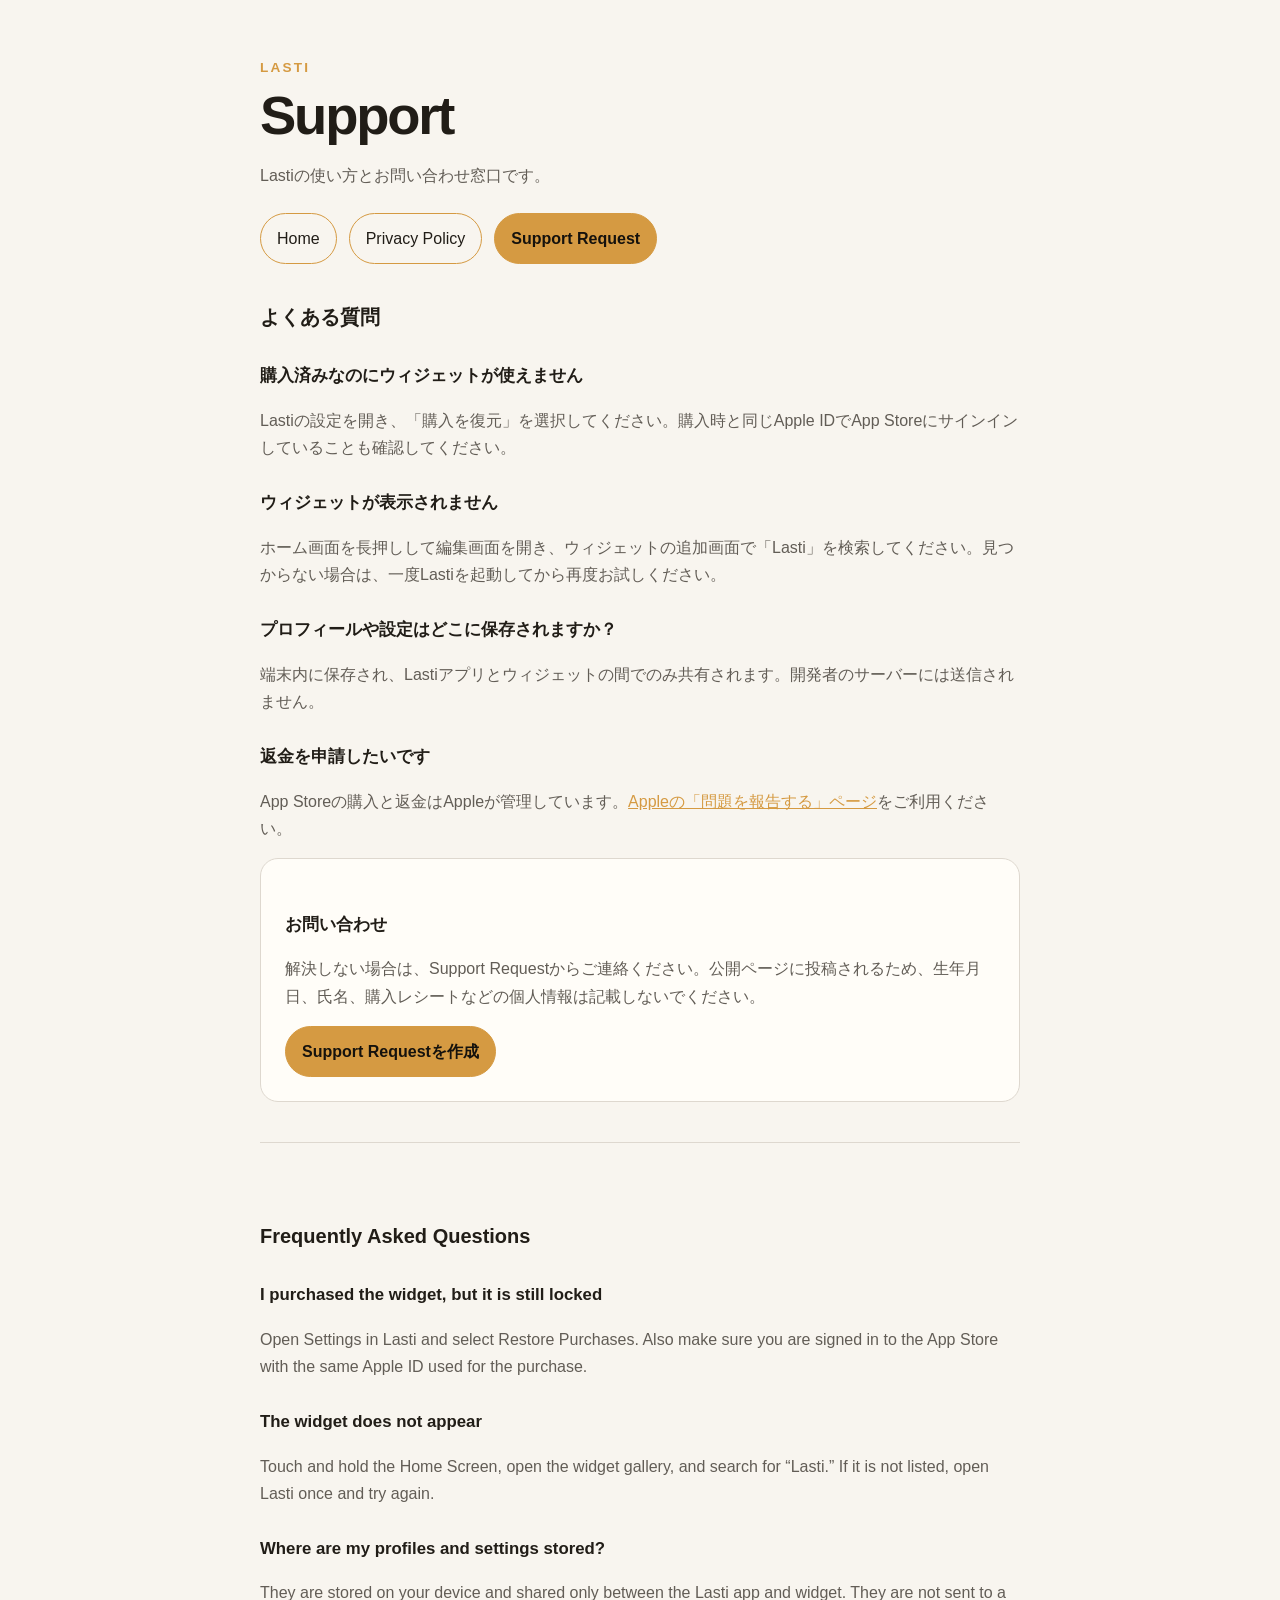
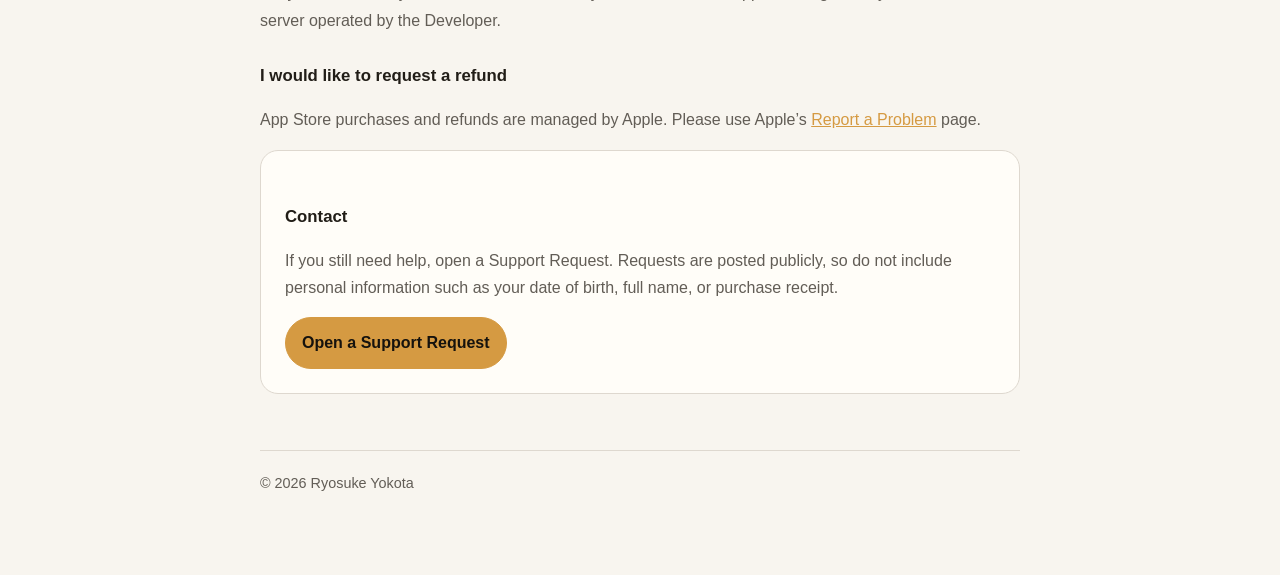
==== support/index.html @ 755874eb "Add Lasti privacy and support pages" ====
<!doctype html>
<html lang="ja">
<head>
  <meta charset="utf-8">
  <meta name="viewport" content="width=device-width, initial-scale=1">
  <meta name="description" content="Lasti Support / サポート">
  <title>Support — Lasti</title>
  <link rel="stylesheet" href="../styles.css">
</head>
<body>
  <main>
    <header>
      <div class="brand">Lasti</div>
      <h1>Support</h1>
      <p>Lastiの使い方とお問い合わせ窓口です。</p>
      <nav>
        <a class="button" href="../">Home</a>
        <a class="button" href="../privacy/">Privacy Policy</a>
        <a class="button primary" href="https://github.com/yokopi521/lasti-support/issues/new?template=support.yml">Support Request</a>
      </nav>
    </header>

    <section lang="ja">
      <h2>よくある質問</h2>

      <h3>購入済みなのにウィジェットが使えません</h3>
      <p>Lastiの設定を開き、「購入を復元」を選択してください。購入時と同じApple IDでApp Storeにサインインしていることも確認してください。</p>

      <h3>ウィジェットが表示されません</h3>
      <p>ホーム画面を長押しして編集画面を開き、ウィジェットの追加画面で「Lasti」を検索してください。見つからない場合は、一度Lastiを起動してから再度お試しください。</p>

      <h3>プロフィールや設定はどこに保存されますか？</h3>
      <p>端末内に保存され、Lastiアプリとウィジェットの間でのみ共有されます。開発者のサーバーには送信されません。</p>

      <h3>返金を申請したいです</h3>
      <p>App Storeの購入と返金はAppleが管理しています。<a href="https://reportaproblem.apple.com/" rel="noopener">Appleの「問題を報告する」ページ</a>をご利用ください。</p>

      <div class="card">
        <h3>お問い合わせ</h3>
        <p>解決しない場合は、Support Requestからご連絡ください。公開ページに投稿されるため、生年月日、氏名、購入レシートなどの個人情報は記載しないでください。</p>
        <a class="button primary" href="https://github.com/yokopi521/lasti-support/issues/new?template=support.yml">Support Requestを作成</a>
      </div>
    </section>

    <section class="language" lang="en">
      <h2>Frequently Asked Questions</h2>

      <h3>I purchased the widget, but it is still locked</h3>
      <p>Open Settings in Lasti and select Restore Purchases. Also make sure you are signed in to the App Store with the same Apple ID used for the purchase.</p>

      <h3>The widget does not appear</h3>
      <p>Touch and hold the Home Screen, open the widget gallery, and search for “Lasti.” If it is not listed, open Lasti once and try again.</p>

      <h3>Where are my profiles and settings stored?</h3>
      <p>They are stored on your device and shared only between the Lasti app and widget. They are not sent to a server operated by the Developer.</p>

      <h3>I would like to request a refund</h3>
      <p>App Store purchases and refunds are managed by Apple. Please use Apple’s <a href="https://reportaproblem.apple.com/" rel="noopener">Report a Problem</a> page.</p>

      <div class="card">
        <h3>Contact</h3>
        <p>If you still need help, open a Support Request. Requests are posted publicly, so do not include personal information such as your date of birth, full name, or purchase receipt.</p>
        <a class="button primary" href="https://github.com/yokopi521/lasti-support/issues/new?template=support.yml">Open a Support Request</a>
      </div>
    </section>

    <footer>© 2026 Ryosuke Yokota</footer>
  </main>
</body>
</html>
---- styles.css ----
:root {
  color-scheme: light dark;
  --bg: #0f1012;
  --panel: #181a1f;
  --text: #f6f1e7;
  --muted: #aaa69f;
  --sand: #d59a42;
  --line: #2b2d33;
}

* { box-sizing: border-box; }

body {
  margin: 0;
  background: var(--bg);
  color: var(--text);
  font-family: -apple-system, BlinkMacSystemFont, "Segoe UI", sans-serif;
  line-height: 1.7;
}

main {
  width: min(760px, calc(100% - 32px));
  margin: 0 auto;
  padding: 56px 0 80px;
}

header {
  margin-bottom: 36px;
}

.brand {
  color: var(--sand);
  font-size: 0.85rem;
  font-weight: 700;
  letter-spacing: 0.16em;
  text-transform: uppercase;
}

h1 {
  margin: 8px 0 4px;
  font-size: clamp(2rem, 8vw, 3.4rem);
  line-height: 1.08;
  letter-spacing: -0.04em;
}

h2 {
  margin-top: 36px;
  font-size: 1.25rem;
}

h3 {
  margin: 28px 0 8px;
  font-size: 1.05rem;
}

p, li { color: var(--muted); }

a { color: var(--sand); }

nav {
  display: flex;
  flex-wrap: wrap;
  gap: 12px;
  margin-top: 24px;
}

.button {
  display: inline-block;
  padding: 11px 16px;
  border: 1px solid var(--sand);
  border-radius: 999px;
  color: var(--text);
  text-decoration: none;
}

.button.primary {
  background: var(--sand);
  color: #15120d;
  font-weight: 700;
}

.card {
  padding: 24px;
  border: 1px solid var(--line);
  border-radius: 18px;
  background: var(--panel);
}

.language {
  margin-top: 40px;
  padding-top: 40px;
  border-top: 1px solid var(--line);
}

.updated {
  margin-top: 8px;
  font-size: 0.9rem;
}

footer {
  margin-top: 56px;
  padding-top: 20px;
  border-top: 1px solid var(--line);
  color: var(--muted);
  font-size: 0.9rem;
}

@media (prefers-color-scheme: light) {
  :root {
    --bg: #f8f5ef;
    --panel: #fffdf8;
    --text: #211d17;
    --muted: #625d56;
    --line: #ded8cf;
  }
}
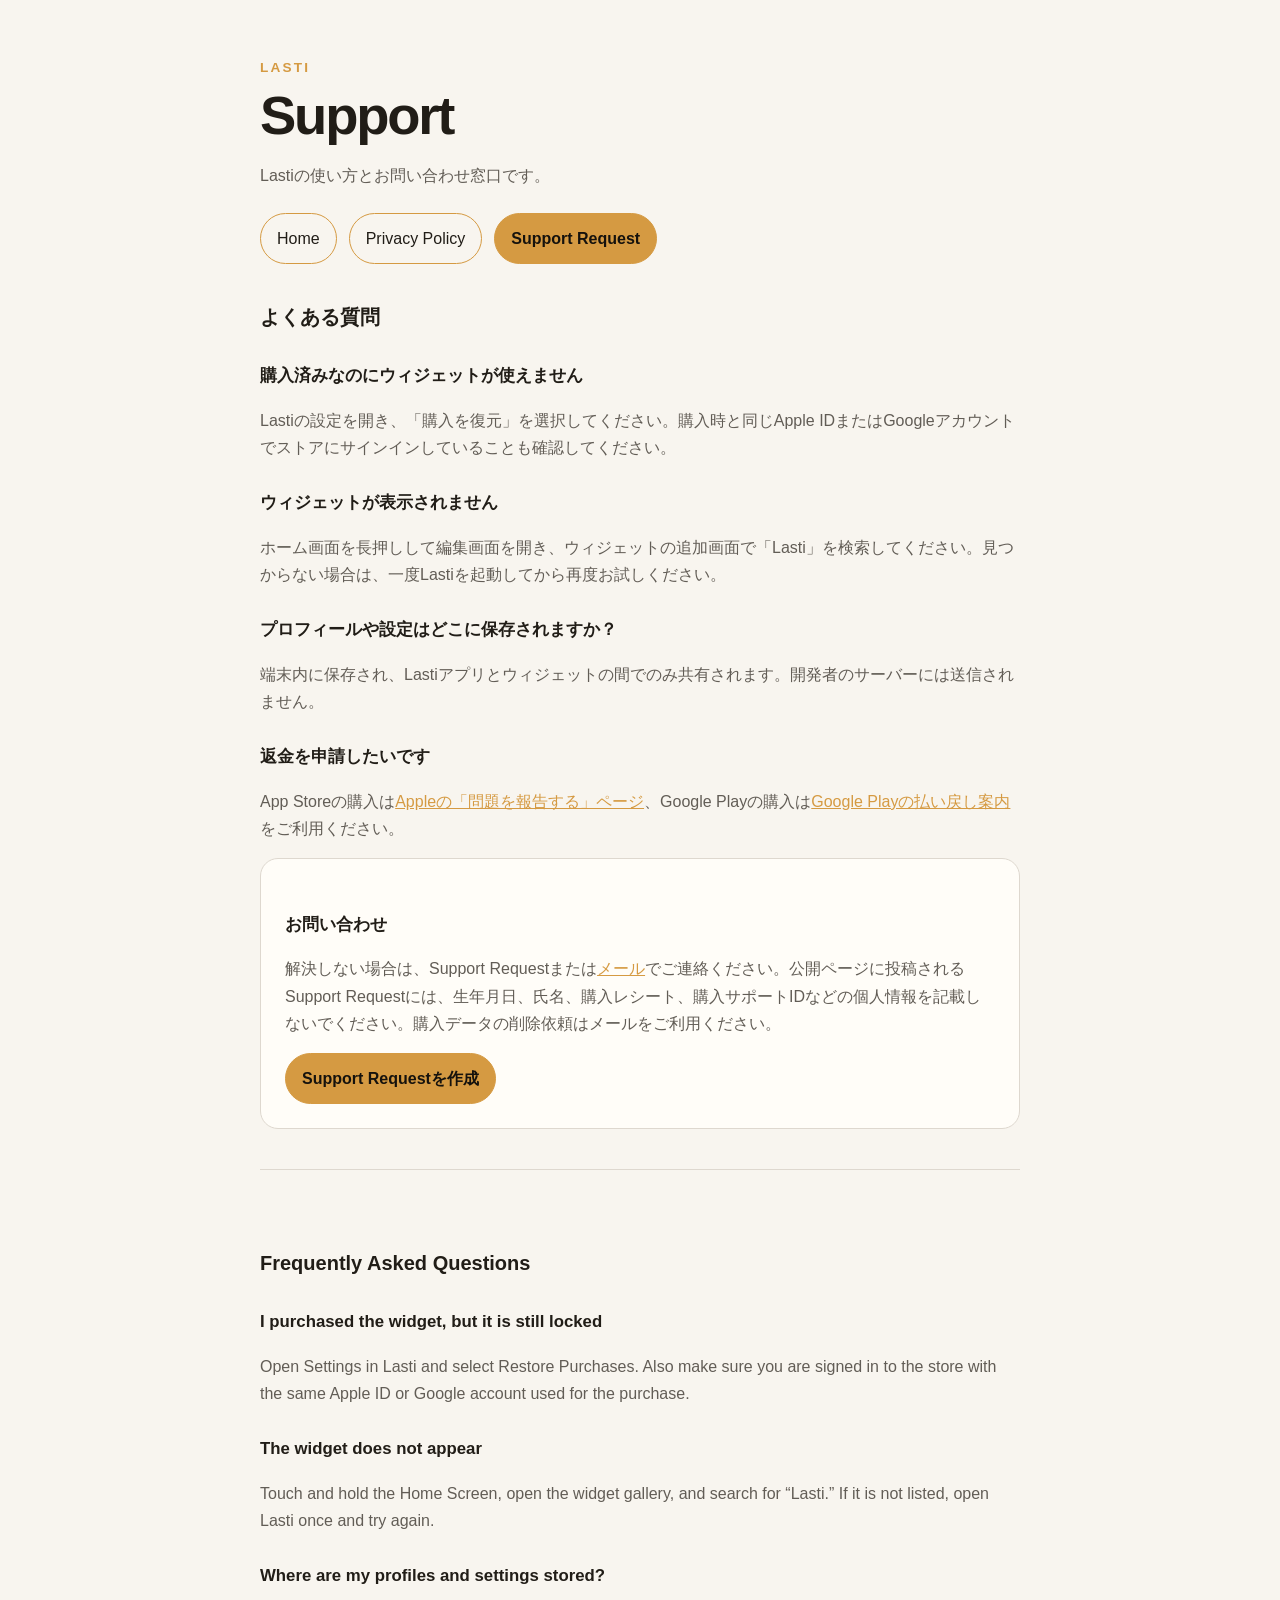
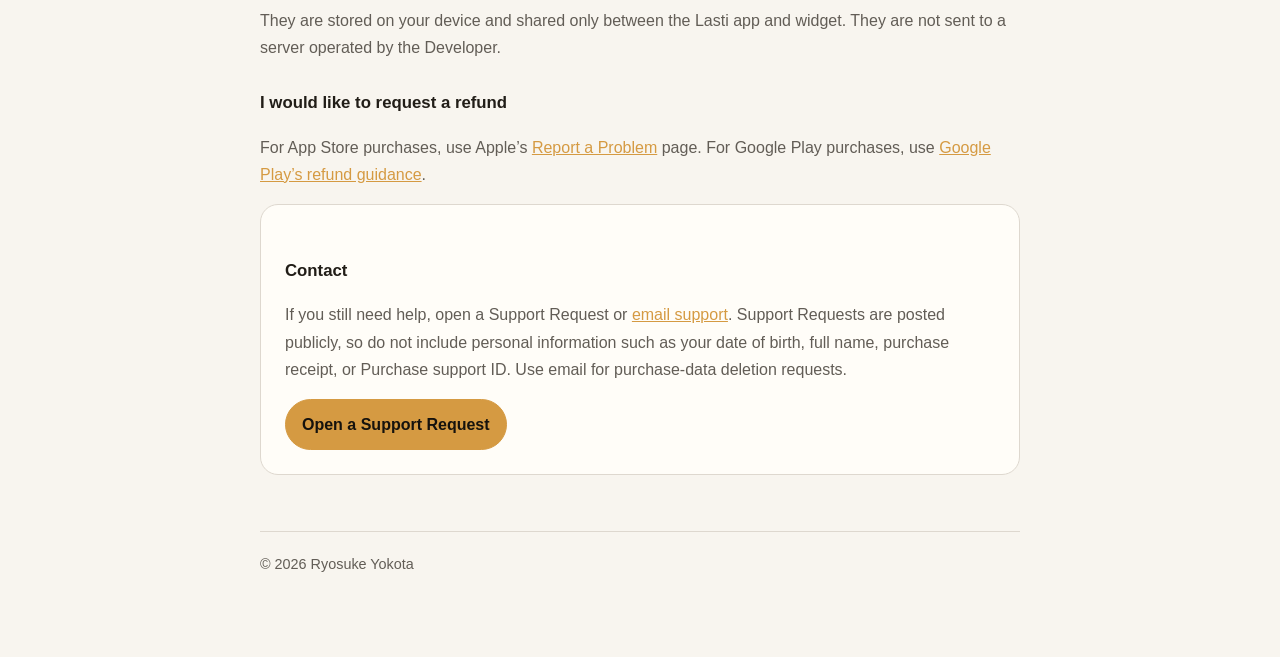
==== commit b7d660e4: "Update privacy policy for Android release" ====
--- a/support/index.html
+++ b/support/index.html
@@ -24,7 +24,7 @@
       <h2>よくある質問</h2>
 
       <h3>購入済みなのにウィジェットが使えません</h3>
-      <p>Lastiの設定を開き、「購入を復元」を選択してください。購入時と同じApple IDでApp Storeにサインインしていることも確認してください。</p>
+      <p>Lastiの設定を開き、「購入を復元」を選択してください。購入時と同じApple IDまたはGoogleアカウントでストアにサインインしていることも確認してください。</p>
 
       <h3>ウィジェットが表示されません</h3>
       <p>ホーム画面を長押しして編集画面を開き、ウィジェットの追加画面で「Lasti」を検索してください。見つからない場合は、一度Lastiを起動してから再度お試しください。</p>
@@ -33,11 +33,11 @@
       <p>端末内に保存され、Lastiアプリとウィジェットの間でのみ共有されます。開発者のサーバーには送信されません。</p>
 
       <h3>返金を申請したいです</h3>
-      <p>App Storeの購入と返金はAppleが管理しています。<a href="https://reportaproblem.apple.com/" rel="noopener">Appleの「問題を報告する」ページ</a>をご利用ください。</p>
+      <p>App Storeの購入は<a href="https://reportaproblem.apple.com/" rel="noopener">Appleの「問題を報告する」ページ</a>、Google Playの購入は<a href="https://support.google.com/googleplay/workflow/9813244" rel="noopener">Google Playの払い戻し案内</a>をご利用ください。</p>
 
       <div class="card">
         <h3>お問い合わせ</h3>
-        <p>解決しない場合は、Support Requestからご連絡ください。公開ページに投稿されるため、生年月日、氏名、購入レシートなどの個人情報は記載しないでください。</p>
+        <p>解決しない場合は、Support Requestまたは<a href="mailto:yokopi521@gmail.com">メール</a>でご連絡ください。公開ページに投稿されるSupport Requestには、生年月日、氏名、購入レシート、購入サポートIDなどの個人情報を記載しないでください。購入データの削除依頼はメールをご利用ください。</p>
         <a class="button primary" href="https://github.com/yokopi521/lasti-support/issues/new?template=support.yml">Support Requestを作成</a>
       </div>
     </section>
@@ -46,7 +46,7 @@
       <h2>Frequently Asked Questions</h2>
 
       <h3>I purchased the widget, but it is still locked</h3>
-      <p>Open Settings in Lasti and select Restore Purchases. Also make sure you are signed in to the App Store with the same Apple ID used for the purchase.</p>
+      <p>Open Settings in Lasti and select Restore Purchases. Also make sure you are signed in to the store with the same Apple ID or Google account used for the purchase.</p>
 
       <h3>The widget does not appear</h3>
       <p>Touch and hold the Home Screen, open the widget gallery, and search for “Lasti.” If it is not listed, open Lasti once and try again.</p>
@@ -55,11 +55,11 @@
       <p>They are stored on your device and shared only between the Lasti app and widget. They are not sent to a server operated by the Developer.</p>
 
       <h3>I would like to request a refund</h3>
-      <p>App Store purchases and refunds are managed by Apple. Please use Apple’s <a href="https://reportaproblem.apple.com/" rel="noopener">Report a Problem</a> page.</p>
+      <p>For App Store purchases, use Apple’s <a href="https://reportaproblem.apple.com/" rel="noopener">Report a Problem</a> page. For Google Play purchases, use <a href="https://support.google.com/googleplay/workflow/9813244" rel="noopener">Google Play’s refund guidance</a>.</p>
 
       <div class="card">
         <h3>Contact</h3>
-        <p>If you still need help, open a Support Request. Requests are posted publicly, so do not include personal information such as your date of birth, full name, or purchase receipt.</p>
+        <p>If you still need help, open a Support Request or <a href="mailto:yokopi521@gmail.com">email support</a>. Support Requests are posted publicly, so do not include personal information such as your date of birth, full name, purchase receipt, or Purchase support ID. Use email for purchase-data deletion requests.</p>
         <a class="button primary" href="https://github.com/yokopi521/lasti-support/issues/new?template=support.yml">Open a Support Request</a>
       </div>
     </section>
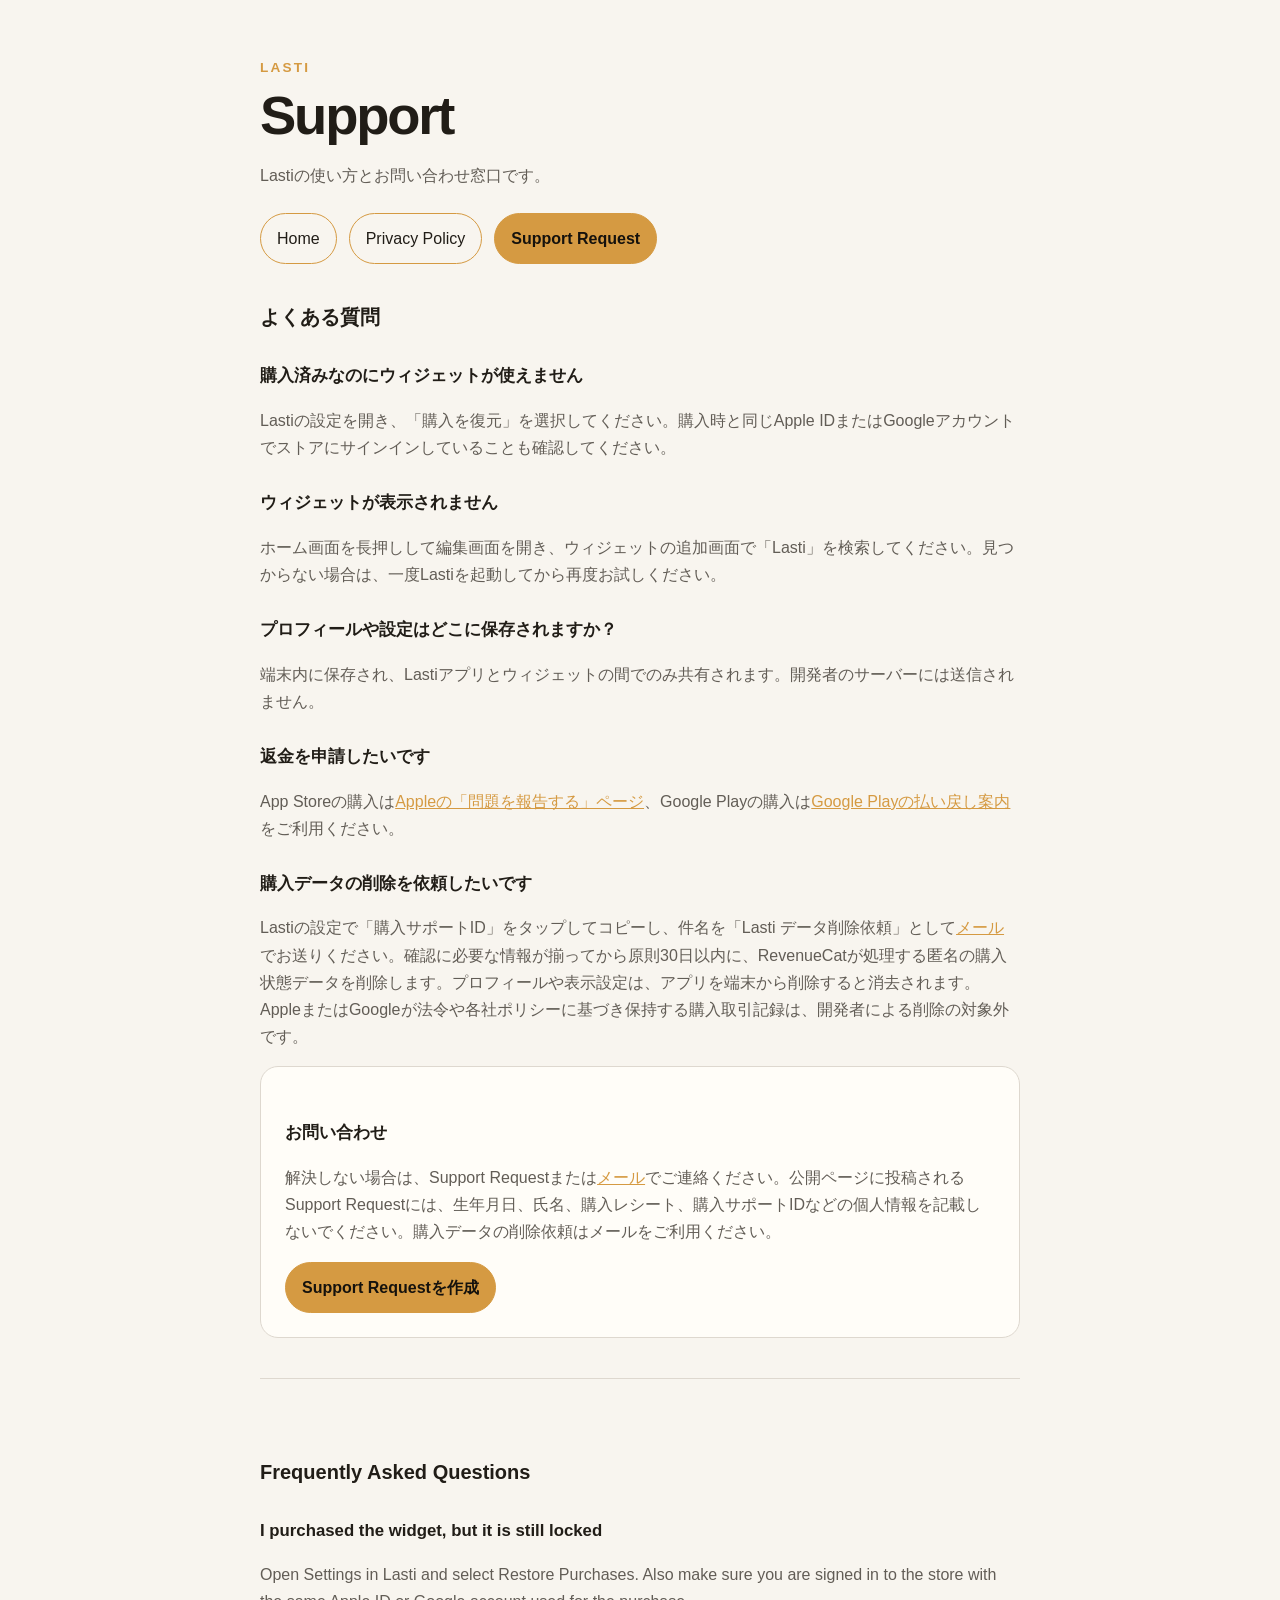
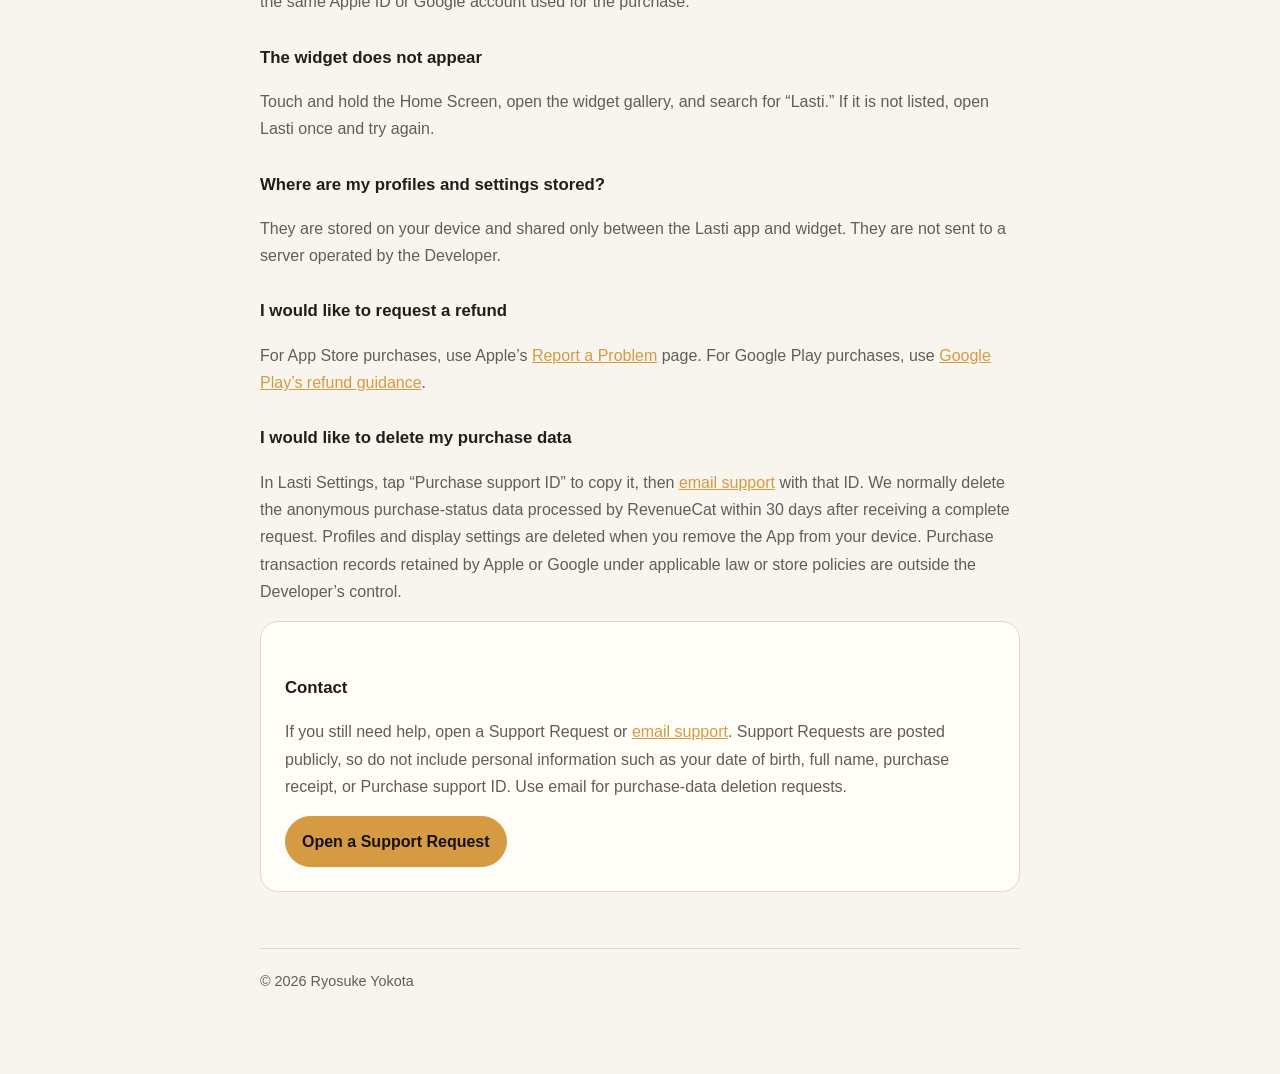
==== commit 87750c8c: "Add purchase data deletion instructions" ====
--- a/support/index.html
+++ b/support/index.html
@@ -35,6 +35,9 @@
       <h3>返金を申請したいです</h3>
       <p>App Storeの購入は<a href="https://reportaproblem.apple.com/" rel="noopener">Appleの「問題を報告する」ページ</a>、Google Playの購入は<a href="https://support.google.com/googleplay/workflow/9813244" rel="noopener">Google Playの払い戻し案内</a>をご利用ください。</p>
 
+      <h3>購入データの削除を依頼したいです</h3>
+      <p>Lastiの設定で「購入サポートID」をタップしてコピーし、件名を「Lasti データ削除依頼」として<a href="mailto:yokopi521@gmail.com">メール</a>でお送りください。確認に必要な情報が揃ってから原則30日以内に、RevenueCatが処理する匿名の購入状態データを削除します。プロフィールや表示設定は、アプリを端末から削除すると消去されます。AppleまたはGoogleが法令や各社ポリシーに基づき保持する購入取引記録は、開発者による削除の対象外です。</p>
+
       <div class="card">
         <h3>お問い合わせ</h3>
         <p>解決しない場合は、Support Requestまたは<a href="mailto:yokopi521@gmail.com">メール</a>でご連絡ください。公開ページに投稿されるSupport Requestには、生年月日、氏名、購入レシート、購入サポートIDなどの個人情報を記載しないでください。購入データの削除依頼はメールをご利用ください。</p>
@@ -57,6 +60,9 @@
       <h3>I would like to request a refund</h3>
       <p>For App Store purchases, use Apple’s <a href="https://reportaproblem.apple.com/" rel="noopener">Report a Problem</a> page. For Google Play purchases, use <a href="https://support.google.com/googleplay/workflow/9813244" rel="noopener">Google Play’s refund guidance</a>.</p>
 
+      <h3>I would like to delete my purchase data</h3>
+      <p>In Lasti Settings, tap “Purchase support ID” to copy it, then <a href="mailto:yokopi521@gmail.com?subject=Lasti%20data%20deletion%20request">email support</a> with that ID. We normally delete the anonymous purchase-status data processed by RevenueCat within 30 days after receiving a complete request. Profiles and display settings are deleted when you remove the App from your device. Purchase transaction records retained by Apple or Google under applicable law or store policies are outside the Developer’s control.</p>
+
       <div class="card">
         <h3>Contact</h3>
         <p>If you still need help, open a Support Request or <a href="mailto:yokopi521@gmail.com">email support</a>. Support Requests are posted publicly, so do not include personal information such as your date of birth, full name, purchase receipt, or Purchase support ID. Use email for purchase-data deletion requests.</p>
